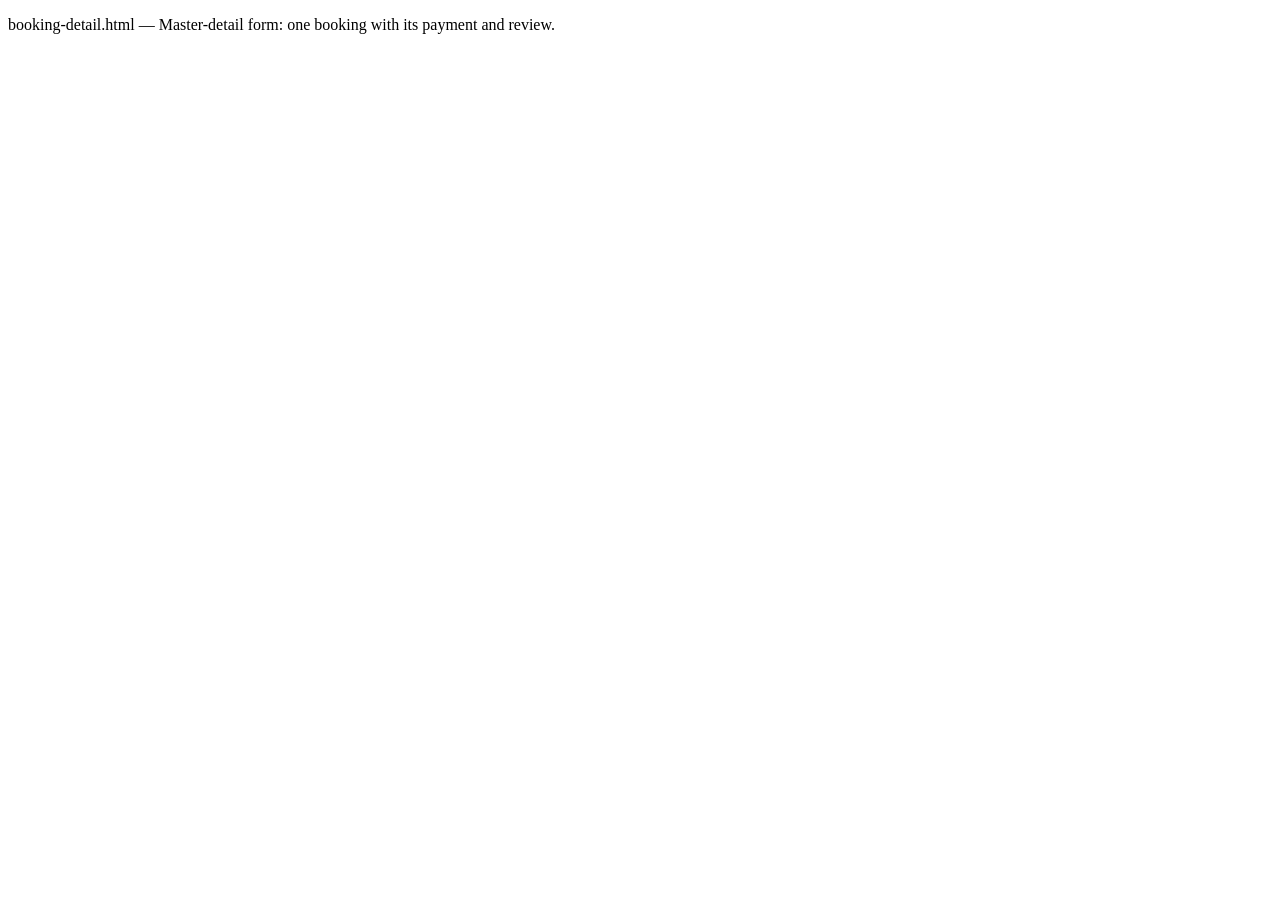
==== app/src/ui/booking-detail.html @ 6741d851 "Add ServiceDao, ReportDao and model classes, modifying some exisitng code and creating structure for" ====
<!DOCTYPE html>
<html lang="en">
<head>
<meta charset="UTF-8">
<title>booking-detail.html</title>
</head>
<body>
<p>booking-detail.html &mdash; Master-detail form: one booking with its payment and review.</p>
</body>
</html>
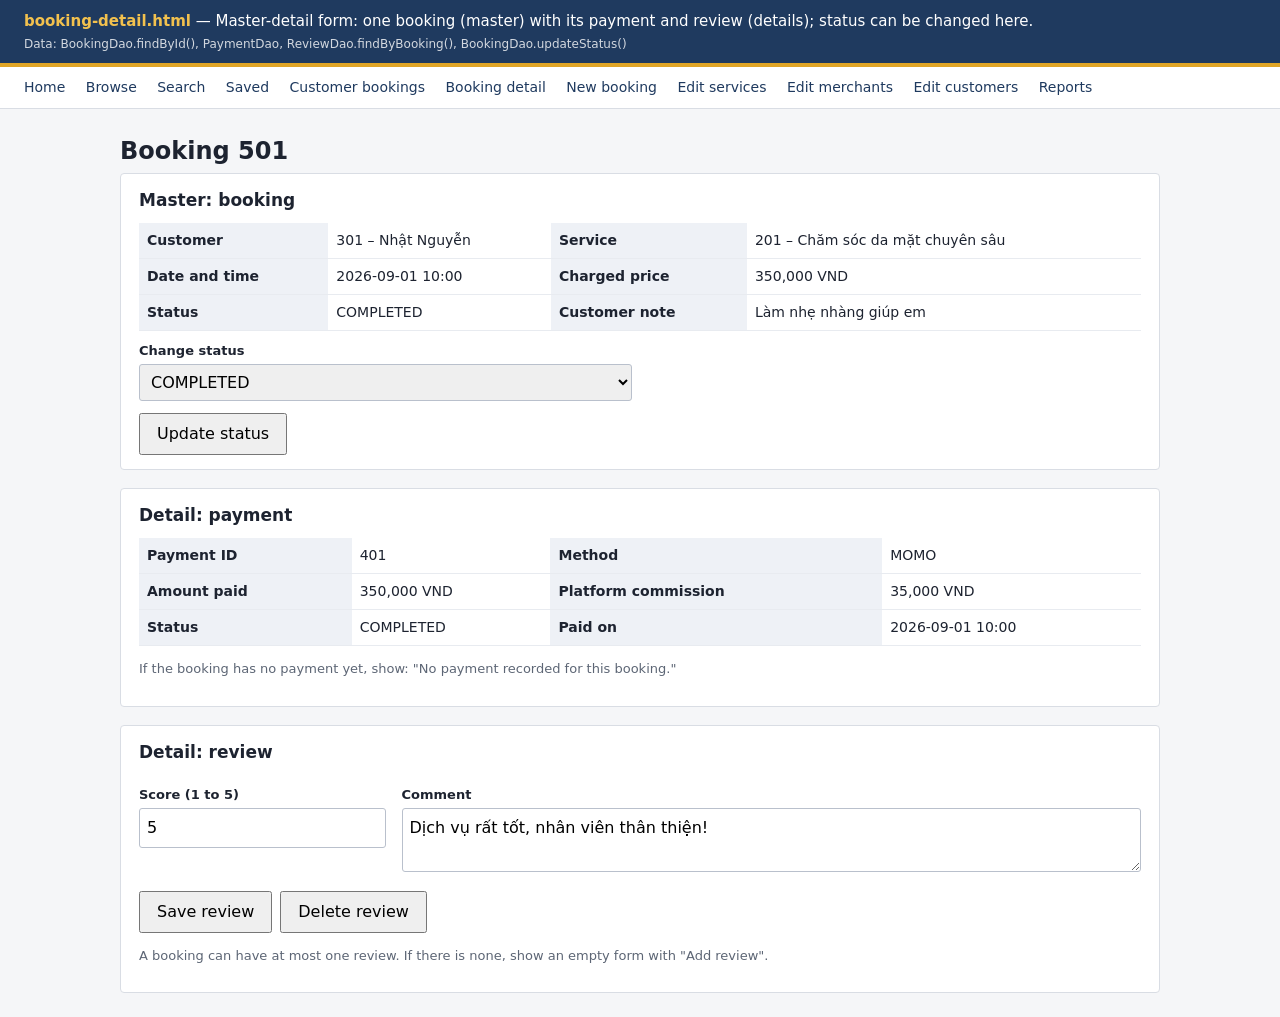
==== commit 2a5bce59: "Modifying html files" ====
--- a/app/src/ui/booking-detail.html
+++ b/app/src/ui/booking-detail.html
@@ -1,10 +1,56 @@
 <!DOCTYPE html>
-<html lang="en">
+<html lang="vi">
 <head>
 <meta charset="UTF-8">
-<title>booking-detail.html</title>
+<meta name="viewport" content="width=device-width, initial-scale=1">
+<title>Booking detail</title>
+<link rel="stylesheet" href="style.css">
 </head>
 <body>
-<p>booking-detail.html &mdash; Master-detail form: one booking with its payment and review.</p>
+<div class="indicator"><b>booking-detail.html</b> &mdash; Master-detail form: one booking (master) with its payment and review (details); status can be changed here.<span class="data">Data: BookingDao.findById(), PaymentDao, ReviewDao.findByBooking(), BookingDao.updateStatus()</span></div>
+<nav>
+<a href="index.html">Home</a>
+<a href="services-browse.html">Browse</a>
+<a href="services-search.html">Search</a>
+<a href="saved-services.html">Saved</a>
+<a href="customer-bookings.html">Customer bookings</a>
+<a href="booking-detail.html">Booking detail</a>
+<a href="booking-new.html">New booking</a>
+<a href="service-edit.html">Edit services</a>
+<a href="merchant-edit.html">Edit merchants</a>
+<a href="customer-edit.html">Edit customers</a>
+<a href="reports.html">Reports</a>
+</nav>
+<main>
+<h1>Booking 501</h1>
+<section><h2>Master: booking</h2>
+<table>
+<tr><th>Customer</th><td>301 &ndash; Nhật Nguyễn</td><th>Service</th><td>201 &ndash; Chăm sóc da mặt chuyên sâu</td></tr>
+<tr><th>Date and time</th><td>2026-09-01 10:00</td><th>Charged price</th><td>350,000 VND</td></tr>
+<tr><th>Status</th><td>COMPLETED</td><th>Customer note</th><td>Làm nhẹ nhàng giúp em</td></tr>
+</table>
+<form action="#" method="post"><div class="row">
+<div><label for="status">Change status</label>
+<select id="status" name="status"><option>REQUESTED</option><option>CONFIRMED</option><option selected>COMPLETED</option><option>CANCELLED</option></select></div>
+<div></div></div><button type="submit">Update status</button></form>
+</section>
+<section><h2>Detail: payment</h2>
+<table>
+<tr><th>Payment ID</th><td>401</td><th>Method</th><td>MOMO</td></tr>
+<tr><th>Amount paid</th><td>350,000 VND</td><th>Platform commission</th><td>35,000 VND</td></tr>
+<tr><th>Status</th><td>COMPLETED</td><th>Paid on</th><td>2026-09-01 10:00</td></tr>
+</table>
+<p class="muted">If the booking has no payment yet, show: "No payment recorded for this booking."</p>
+</section>
+<section><h2>Detail: review</h2>
+<form action="#" method="post"><div class="row">
+<div><label for="score">Score (1 to 5)</label><input id="score" name="score" type="number" min="1" max="5" value="5"></div>
+<div style="flex:3"><label for="comment">Comment</label><textarea id="comment" name="comment" rows="2">Dịch vụ rất tốt, nhân viên thân thiện!</textarea></div>
+</div>
+<button type="submit">Save review</button><button type="button">Delete review</button></form>
+<p class="muted">A booking can have at most one review. If there is none, show an empty form with "Add review".</p>
+</section>
+</main>
 </body>
 </html>
+
--- a/app/src/ui/style.css
+++ b/app/src/ui/style.css
@@ -0,0 +1,26 @@
+/* Shared wireframe styling: structure only, no behaviour. */
+body{font-family:system-ui,-apple-system,"Segoe UI",sans-serif;margin:0;background:#f5f6f8;color:#1d2330;line-height:1.5}
+.indicator{background:#1f3a5f;color:#fff;padding:10px 24px;font-size:15px;border-bottom:4px solid #e0a526}
+.indicator b{color:#f2c14e}
+.indicator .data{display:block;font-size:12px;opacity:.8;margin-top:2px}
+nav{background:#fff;padding:10px 24px;border-bottom:1px solid #d9dde4;font-size:14px}
+nav a{margin-right:16px;text-decoration:none;color:#1f3a5f}
+nav a:hover{text-decoration:underline}
+main{max-width:1040px;margin:24px auto;padding:0 24px}
+h1{font-size:24px;margin:0 0 4px}
+h2{font-size:17px;margin:0 0 10px}
+section,fieldset{background:#fff;border:1px solid #d9dde4;border-radius:4px;padding:14px 18px;margin:0 0 18px}
+legend{font-weight:600;padding:0 6px}
+table{width:100%;border-collapse:collapse;font-size:14px}
+th,td{border-bottom:1px solid #e8ebf0;padding:7px 8px;text-align:left}
+th{background:#eef1f6}
+label{display:block;margin:10px 0 3px;font-size:13px;font-weight:600}
+input,select,textarea{width:100%;padding:7px;box-sizing:border-box;font:inherit;border:1px solid #b9c0cc;border-radius:3px}
+input[type=checkbox],input[type=radio]{width:auto}
+.row{display:flex;gap:16px;flex-wrap:wrap}
+.row>*{flex:1;min-width:180px}
+button{padding:7px 16px;margin:12px 8px 0 0;font:inherit;cursor:pointer}
+.muted{color:#5d6675;font-size:13px}
+.count{font-weight:600;margin:0 0 8px}
+.msg{background:#fff6dd;border:1px solid #e0a526;padding:8px 12px;border-radius:3px;font-size:13px}
+.confirm{background:#fdecea;border:1px solid #d9534f;padding:10px 14px;border-radius:3px;margin-top:14px}
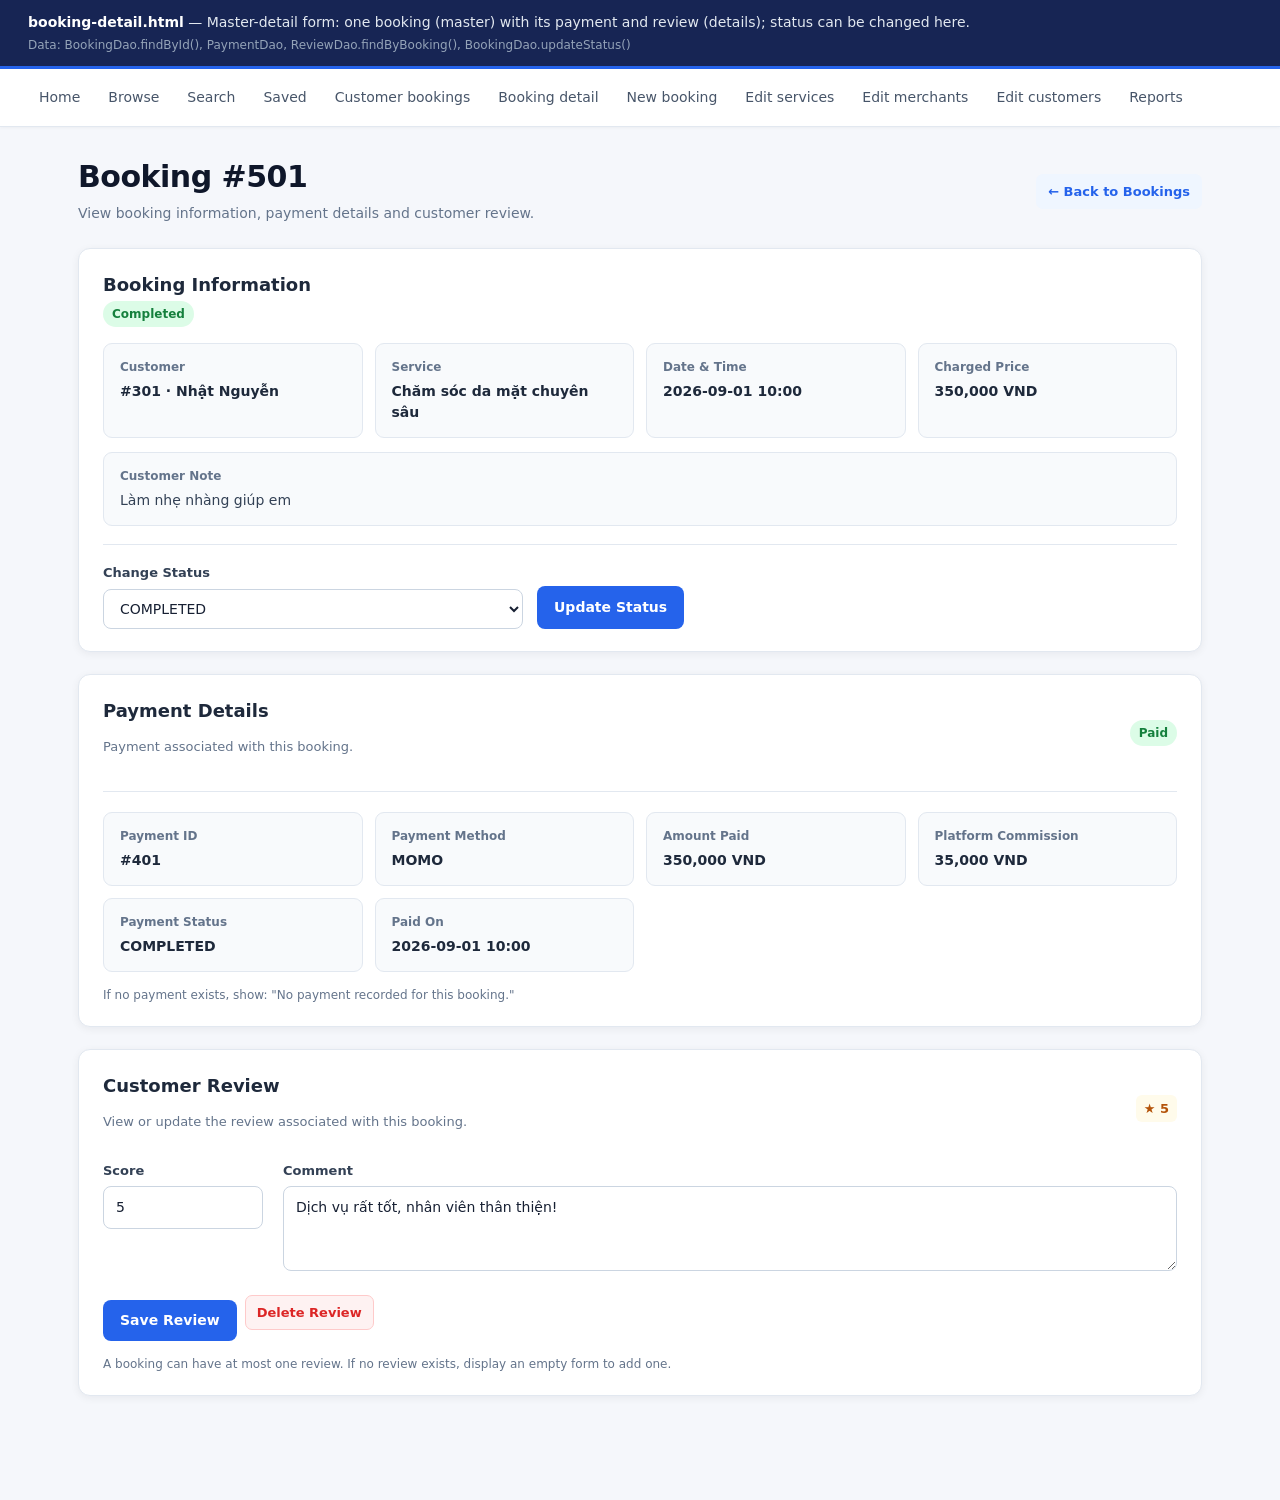
==== commit 59644335: "Improve Service Marketplace UI" ====
--- a/app/src/ui/booking-detail.html
+++ b/app/src/ui/booking-detail.html
@@ -22,34 +22,331 @@
 <a href="reports.html">Reports</a>
 </nav>
 <main>
-<h1>Booking 501</h1>
-<section><h2>Master: booking</h2>
-<table>
-<tr><th>Customer</th><td>301 &ndash; Nhật Nguyễn</td><th>Service</th><td>201 &ndash; Chăm sóc da mặt chuyên sâu</td></tr>
-<tr><th>Date and time</th><td>2026-09-01 10:00</td><th>Charged price</th><td>350,000 VND</td></tr>
-<tr><th>Status</th><td>COMPLETED</td><th>Customer note</th><td>Làm nhẹ nhàng giúp em</td></tr>
-</table>
-<form action="#" method="post"><div class="row">
-<div><label for="status">Change status</label>
-<select id="status" name="status"><option>REQUESTED</option><option>CONFIRMED</option><option selected>COMPLETED</option><option>CANCELLED</option></select></div>
-<div></div></div><button type="submit">Update status</button></form>
-</section>
-<section><h2>Detail: payment</h2>
-<table>
-<tr><th>Payment ID</th><td>401</td><th>Method</th><td>MOMO</td></tr>
-<tr><th>Amount paid</th><td>350,000 VND</td><th>Platform commission</th><td>35,000 VND</td></tr>
-<tr><th>Status</th><td>COMPLETED</td><th>Paid on</th><td>2026-09-01 10:00</td></tr>
-</table>
-<p class="muted">If the booking has no payment yet, show: "No payment recorded for this booking."</p>
-</section>
-<section><h2>Detail: review</h2>
-<form action="#" method="post"><div class="row">
-<div><label for="score">Score (1 to 5)</label><input id="score" name="score" type="number" min="1" max="5" value="5"></div>
-<div style="flex:3"><label for="comment">Comment</label><textarea id="comment" name="comment" rows="2">Dịch vụ rất tốt, nhân viên thân thiện!</textarea></div>
-</div>
-<button type="submit">Save review</button><button type="button">Delete review</button></form>
-<p class="muted">A booking can have at most one review. If there is none, show an empty form with "Add review".</p>
-</section>
+
+    <div class="page-header">
+
+        <div>
+            <h1>Booking #501</h1>
+
+            <p class="muted">
+                View booking information, payment details and customer review.
+            </p>
+        </div>
+
+        <a class="secondary-link"
+           href="customer-bookings.html">
+            ← Back to Bookings
+        </a>
+
+    </div>
+
+
+    <!-- BOOKING -->
+    <section>
+
+        <div class="section-header">
+
+            <div>
+                <h2>Booking Information</h2>
+
+                <span class="status status-completed">
+                    Completed
+                </span>
+            </div>
+
+        </div>
+
+
+        <div class="info-grid booking-info-grid">
+
+            <div class="info-item">
+                <span class="info-label">
+                    Customer
+                </span>
+
+                <strong>
+                    #301 · Nhật Nguyễn
+                </strong>
+            </div>
+
+
+            <div class="info-item">
+                <span class="info-label">
+                    Service
+                </span>
+
+                <strong>
+                    Chăm sóc da mặt chuyên sâu
+                </strong>
+            </div>
+
+
+            <div class="info-item">
+                <span class="info-label">
+                    Date &amp; Time
+                </span>
+
+                <strong>
+                    2026-09-01 10:00
+                </strong>
+            </div>
+
+
+            <div class="info-item">
+                <span class="info-label">
+                    Charged Price
+                </span>
+
+                <strong>
+                    350,000 VND
+                </strong>
+            </div>
+
+        </div>
+
+
+        <div class="booking-note">
+
+            <span class="info-label">
+                Customer Note
+            </span>
+
+            <p>
+                Làm nhẹ nhàng giúp em
+            </p>
+
+        </div>
+
+
+        <form action="#" method="post">
+
+            <div class="status-update">
+
+                <div>
+                    <label for="status">
+                        Change Status
+                    </label>
+
+                    <select
+                        id="status"
+                        name="status">
+
+                        <option>
+                            REQUESTED
+                        </option>
+
+                        <option>
+                            CONFIRMED
+                        </option>
+
+                        <option selected>
+                            COMPLETED
+                        </option>
+
+                        <option>
+                            CANCELLED
+                        </option>
+
+                    </select>
+                </div>
+
+                <button type="submit">
+                    Update Status
+                </button>
+
+            </div>
+
+        </form>
+
+    </section>
+
+
+    <!-- PAYMENT -->
+    <section>
+
+        <div class="section-header">
+
+            <div>
+                <h2>Payment Details</h2>
+
+                <p class="muted">
+                    Payment associated with this booking.
+                </p>
+            </div>
+
+            <span class="status status-completed">
+                Paid
+            </span>
+
+        </div>
+
+
+        <div class="info-grid">
+
+            <div class="info-item">
+
+                <span class="info-label">
+                    Payment ID
+                </span>
+
+                <strong>#401</strong>
+
+            </div>
+
+
+            <div class="info-item">
+
+                <span class="info-label">
+                    Payment Method
+                </span>
+
+                <strong>MOMO</strong>
+
+            </div>
+
+
+            <div class="info-item">
+
+                <span class="info-label">
+                    Amount Paid
+                </span>
+
+                <strong>
+                    350,000 VND
+                </strong>
+
+            </div>
+
+
+            <div class="info-item">
+
+                <span class="info-label">
+                    Platform Commission
+                </span>
+
+                <strong>
+                    35,000 VND
+                </strong>
+
+            </div>
+
+
+            <div class="info-item">
+
+                <span class="info-label">
+                    Payment Status
+                </span>
+
+                <strong>
+                    COMPLETED
+                </strong>
+
+            </div>
+
+
+            <div class="info-item">
+
+                <span class="info-label">
+                    Paid On
+                </span>
+
+                <strong>
+                    2026-09-01 10:00
+                </strong>
+
+            </div>
+
+        </div>
+
+        <p class="table-note">
+            If no payment exists, show:
+            "No payment recorded for this booking."
+        </p>
+
+    </section>
+
+
+    <!-- REVIEW -->
+    <section>
+
+        <div class="section-header">
+
+            <div>
+                <h2>Customer Review</h2>
+
+                <p class="muted">
+                    View or update the review associated with this booking.
+                </p>
+            </div>
+
+            <span class="rating">
+                ★ 5
+            </span>
+
+        </div>
+
+
+        <form action="#" method="post">
+
+            <div class="review-grid">
+
+                <div>
+
+                    <label for="score">
+                        Score
+                    </label>
+
+                    <input
+                        id="score"
+                        name="score"
+                        type="number"
+                        min="1"
+                        max="5"
+                        value="5">
+
+                </div>
+
+
+                <div>
+
+                    <label for="comment">
+                        Comment
+                    </label>
+
+                    <textarea
+                        id="comment"
+                        name="comment"
+                        rows="3">Dịch vụ rất tốt, nhân viên thân thiện!</textarea>
+
+                </div>
+
+            </div>
+
+
+            <div class="form-actions">
+
+                <button type="submit">
+                    Save Review
+                </button>
+
+                <button
+                    class="danger-button"
+                    type="button">
+                    Delete Review
+                </button>
+
+            </div>
+
+        </form>
+
+
+        <p class="table-note">
+            A booking can have at most one review.
+            If no review exists, display an empty form to add one.
+        </p>
+
+    </section>
+
 </main>
 </body>
 </html>
--- a/app/src/ui/style.css
+++ b/app/src/ui/style.css
@@ -1,26 +1,2080 @@
-/* Shared wireframe styling: structure only, no behaviour. */
-body{font-family:system-ui,-apple-system,"Segoe UI",sans-serif;margin:0;background:#f5f6f8;color:#1d2330;line-height:1.5}
-.indicator{background:#1f3a5f;color:#fff;padding:10px 24px;font-size:15px;border-bottom:4px solid #e0a526}
-.indicator b{color:#f2c14e}
-.indicator .data{display:block;font-size:12px;opacity:.8;margin-top:2px}
-nav{background:#fff;padding:10px 24px;border-bottom:1px solid #d9dde4;font-size:14px}
-nav a{margin-right:16px;text-decoration:none;color:#1f3a5f}
-nav a:hover{text-decoration:underline}
-main{max-width:1040px;margin:24px auto;padding:0 24px}
-h1{font-size:24px;margin:0 0 4px}
-h2{font-size:17px;margin:0 0 10px}
-section,fieldset{background:#fff;border:1px solid #d9dde4;border-radius:4px;padding:14px 18px;margin:0 0 18px}
-legend{font-weight:600;padding:0 6px}
-table{width:100%;border-collapse:collapse;font-size:14px}
-th,td{border-bottom:1px solid #e8ebf0;padding:7px 8px;text-align:left}
-th{background:#eef1f6}
-label{display:block;margin:10px 0 3px;font-size:13px;font-weight:600}
-input,select,textarea{width:100%;padding:7px;box-sizing:border-box;font:inherit;border:1px solid #b9c0cc;border-radius:3px}
-input[type=checkbox],input[type=radio]{width:auto}
-.row{display:flex;gap:16px;flex-wrap:wrap}
-.row>*{flex:1;min-width:180px}
-button{padding:7px 16px;margin:12px 8px 0 0;font:inherit;cursor:pointer}
-.muted{color:#5d6675;font-size:13px}
-.count{font-weight:600;margin:0 0 8px}
-.msg{background:#fff6dd;border:1px solid #e0a526;padding:8px 12px;border-radius:3px;font-size:13px}
-.confirm{background:#fdecea;border:1px solid #d9534f;padding:10px 14px;border-radius:3px;margin-top:14px}
+/* =========================================================
+   SERVICE MARKETPLACE - SHARED UI
+   ========================================================= */
+
+* {
+    box-sizing: border-box;
+}
+
+:root {
+    --primary: #2563eb;
+    --primary-dark: #1d4ed8;
+    --primary-light: #eff6ff;
+
+    --navy: #172554;
+    --text: #172033;
+    --muted: #64748b;
+
+    --background: #f5f7fb;
+    --surface: #ffffff;
+
+    --border: #e2e8f0;
+    --border-dark: #cbd5e1;
+
+    --danger: #dc2626;
+    --danger-light: #fef2f2;
+
+    --warning: #d97706;
+    --warning-light: #fffbeb;
+
+    --success: #16a34a;
+
+    --radius: 12px;
+    --shadow: 0 2px 8px rgba(15, 23, 42, 0.06);
+}
+
+
+/* =========================================================
+   BASE
+   ========================================================= */
+
+body {
+    font-family: system-ui, -apple-system, BlinkMacSystemFont,
+                 "Segoe UI", sans-serif;
+
+    margin: 0;
+    min-height: 100vh;
+
+    background: var(--background);
+    color: var(--text);
+    line-height: 1.5;
+}
+
+
+/* =========================================================
+   DEVELOPMENT INDICATOR
+   ========================================================= */
+
+.indicator {
+    background: var(--navy);
+    color: #e2e8f0;
+
+    padding: 12px 28px;
+
+    font-size: 14px;
+
+    border-bottom: 3px solid var(--primary);
+}
+
+.indicator b {
+    color: #ffffff;
+}
+
+.indicator .data {
+    display: block;
+
+    margin-top: 3px;
+
+    font-size: 12px;
+    color: #94a3b8;
+}
+
+
+/* =========================================================
+   NAVIGATION
+   ========================================================= */
+
+nav {
+    display: flex;
+    align-items: center;
+    gap: 6px;
+
+    overflow-x: auto;
+
+    background: var(--surface);
+
+    padding: 10px 28px;
+
+    border-bottom: 1px solid var(--border);
+
+    box-shadow: 0 1px 3px rgba(15, 23, 42, 0.04);
+
+    position: sticky;
+    top: 0;
+    z-index: 100;
+}
+
+nav a {
+    display: inline-block;
+
+    padding: 8px 11px;
+
+    color: #475569;
+
+    font-size: 14px;
+    font-weight: 500;
+
+    text-decoration: none;
+
+    white-space: nowrap;
+
+    border-radius: 7px;
+
+    transition: 0.2s ease;
+}
+
+nav a:hover {
+    color: var(--primary);
+
+    background: var(--primary-light);
+
+    text-decoration: none;
+}
+
+
+/* =========================================================
+   MAIN LAYOUT
+   ========================================================= */
+
+main {
+    max-width: 1180px;
+
+    margin: 32px auto;
+
+    padding: 0 28px 50px;
+}
+
+h1 {
+    margin: 0 0 8px;
+
+    font-size: 30px;
+    line-height: 1.2;
+
+    color: #0f172a;
+
+    letter-spacing: -0.5px;
+}
+
+h2 {
+    margin: 0 0 18px;
+
+    font-size: 18px;
+
+    color: #1e293b;
+}
+
+h3 {
+    color: #334155;
+}
+
+
+/* =========================================================
+   CARDS / SECTIONS
+   ========================================================= */
+
+section,
+fieldset {
+    background: var(--surface);
+
+    border: 1px solid var(--border);
+
+    border-radius: var(--radius);
+
+    padding: 22px 24px;
+
+    margin: 0 0 22px;
+
+    box-shadow: var(--shadow);
+}
+
+legend {
+    padding: 0 8px;
+
+    font-weight: 700;
+
+    color: #1e293b;
+}
+
+
+/* =========================================================
+   TABLE
+   ========================================================= */
+
+table {
+    width: 100%;
+
+    border-collapse: separate;
+    border-spacing: 0;
+
+    font-size: 14px;
+
+    overflow: hidden;
+
+    border: 1px solid var(--border);
+
+    border-radius: 9px;
+}
+
+th,
+td {
+    padding: 12px 14px;
+
+    text-align: left;
+
+    border-bottom: 1px solid var(--border);
+
+    vertical-align: middle;
+}
+
+th {
+    background: #f8fafc;
+
+    color: #475569;
+
+    font-weight: 650;
+}
+
+td {
+    background: #ffffff;
+}
+
+tr:last-child th,
+tr:last-child td {
+    border-bottom: none;
+}
+
+tbody tr:hover td {
+    background: #f8fbff;
+}
+
+
+/* =========================================================
+   FORMS
+   ========================================================= */
+
+label {
+    display: block;
+
+    margin: 12px 0 6px;
+
+    font-size: 13px;
+    font-weight: 650;
+
+    color: #334155;
+}
+
+input,
+select,
+textarea {
+    width: 100%;
+
+    padding: 10px 12px;
+
+    font: inherit;
+    font-size: 14px;
+
+    color: var(--text);
+
+    background: #ffffff;
+
+    border: 1px solid var(--border-dark);
+
+    border-radius: 8px;
+
+    outline: none;
+
+    transition: border-color 0.2s,
+                box-shadow 0.2s;
+}
+
+input:focus,
+select:focus,
+textarea:focus {
+    border-color: var(--primary);
+
+    box-shadow: 0 0 0 3px rgba(37, 99, 235, 0.12);
+}
+
+textarea {
+    resize: vertical;
+}
+
+input[type="checkbox"],
+input[type="radio"] {
+    width: auto;
+}
+
+
+/* =========================================================
+   ROW / GRID
+   ========================================================= */
+
+.row {
+    display: flex;
+
+    gap: 20px;
+
+    flex-wrap: wrap;
+}
+
+.row > * {
+    flex: 1;
+
+    min-width: 200px;
+}
+
+
+/* =========================================================
+   BUTTONS
+   ========================================================= */
+
+button {
+    padding: 10px 17px;
+
+    margin: 16px 8px 0 0;
+
+    border: none;
+
+    border-radius: 8px;
+
+    background: var(--primary);
+
+    color: #ffffff;
+
+    font: inherit;
+    font-size: 14px;
+    font-weight: 650;
+
+    cursor: pointer;
+
+    transition: background 0.2s,
+                transform 0.1s,
+                box-shadow 0.2s;
+}
+
+button:hover {
+    background: var(--primary-dark);
+
+    box-shadow: 0 4px 10px rgba(37, 99, 235, 0.18);
+}
+
+button:active {
+    transform: translateY(1px);
+}
+
+/* second button in a form = secondary action */
+button + button {
+    background: #ffffff;
+
+    color: #475569;
+
+    border: 1px solid var(--border-dark);
+}
+
+button + button:hover {
+    background: #f8fafc;
+
+    color: var(--danger);
+
+    border-color: #fca5a5;
+
+    box-shadow: none;
+}
+
+
+/* =========================================================
+   TEXT HELPERS
+   ========================================================= */
+
+.muted {
+    color: var(--muted);
+
+    font-size: 13px;
+}
+
+.count {
+    margin: 0 0 12px;
+
+    color: #334155;
+
+    font-weight: 650;
+}
+
+
+/* =========================================================
+   MESSAGES
+   ========================================================= */
+
+.msg {
+    padding: 11px 14px;
+
+    background: var(--warning-light);
+
+    border: 1px solid #fde68a;
+
+    border-radius: 8px;
+
+    color: #92400e;
+
+    font-size: 13px;
+}
+
+.confirm {
+    padding: 12px 15px;
+
+    margin-top: 16px;
+
+    background: var(--danger-light);
+
+    border: 1px solid #fecaca;
+
+    border-radius: 8px;
+
+    color: #991b1b;
+}
+
+
+/* =========================================================
+   LINKS
+   ========================================================= */
+
+main a {
+    color: var(--primary);
+
+    font-weight: 500;
+
+    text-decoration: none;
+}
+
+main a:hover {
+    text-decoration: underline;
+}
+
+
+/* =========================================================
+   RESPONSIVE
+   ========================================================= */
+
+@media (max-width: 768px) {
+
+    .indicator {
+        padding: 10px 16px;
+    }
+
+    nav {
+        padding: 8px 12px;
+    }
+
+    main {
+        margin: 22px auto;
+
+        padding: 0 14px 40px;
+    }
+
+    h1 {
+        font-size: 25px;
+    }
+
+    section,
+    fieldset {
+        padding: 17px;
+    }
+
+    .row {
+        flex-direction: column;
+
+        gap: 5px;
+    }
+
+    .row > * {
+        min-width: 100%;
+    }
+
+    table {
+        display: block;
+
+        overflow-x: auto;
+    }
+}
+/* =========================================================
+   DASHBOARD
+   ========================================================= */
+
+.page-header {
+    display: flex;
+    justify-content: space-between;
+    align-items: center;
+
+    margin-bottom: 24px;
+}
+
+.page-header .muted {
+    margin: 6px 0 0;
+    font-size: 14px;
+}
+
+.dashboard-grid {
+    display: grid;
+
+    grid-template-columns:
+        repeat(auto-fit, minmax(280px, 1fr));
+
+    gap: 18px;
+}
+
+main a.dashboard-card {
+    display: flex;
+
+    gap: 16px;
+
+    min-height: 130px;
+
+    padding: 22px;
+
+    background: #ffffff;
+
+    border: 1px solid var(--border);
+
+    border-radius: var(--radius);
+
+    box-shadow: var(--shadow);
+
+    color: var(--text);
+
+    text-decoration: none;
+
+    transition:
+        transform 0.2s ease,
+        box-shadow 0.2s ease,
+        border-color 0.2s ease;
+}
+
+main a.dashboard-card:hover {
+    transform: translateY(-3px);
+
+    border-color: #bfdbfe;
+
+    box-shadow: 0 8px 22px rgba(15, 23, 42, 0.09);
+
+    text-decoration: none;
+}
+
+.dashboard-icon {
+    display: flex;
+
+    align-items: center;
+    justify-content: center;
+
+    flex: 0 0 48px;
+
+    width: 48px;
+    height: 48px;
+
+    border-radius: 11px;
+
+    background: var(--primary-light);
+
+    color: var(--primary);
+
+    font-size: 23px;
+}
+
+.dashboard-card h2 {
+    margin: 2px 0 7px;
+
+    font-size: 17px;
+
+    color: #0f172a;
+}
+
+.dashboard-card p {
+    margin: 0;
+
+    color: var(--muted);
+
+    font-size: 13px;
+
+    line-height: 1.55;
+}
+
+@media (max-width: 600px) {
+    .dashboard-grid {
+        grid-template-columns: 1fr;
+    }
+}
+/* =========================================================
+   PAGE ACTIONS
+   ========================================================= */
+
+.action-button {
+    display: inline-flex;
+    align-items: center;
+    justify-content: center;
+
+    padding: 10px 16px;
+
+    background: var(--primary);
+    color: #ffffff !important;
+
+    border-radius: 8px;
+
+    font-size: 14px;
+    font-weight: 650;
+
+    text-decoration: none !important;
+
+    box-shadow: 0 2px 5px rgba(37, 99, 235, 0.18);
+
+    transition: 0.2s ease;
+}
+
+.action-button:hover {
+    background: var(--primary-dark);
+
+    transform: translateY(-1px);
+}
+
+
+.section-header {
+    display: flex;
+
+    align-items: center;
+    justify-content: space-between;
+
+    gap: 20px;
+
+    margin-bottom: 16px;
+}
+
+.section-header h2 {
+    margin-bottom: 3px;
+}
+
+.section-header .count {
+    margin: 0;
+
+    color: var(--muted);
+
+    font-size: 13px;
+    font-weight: 500;
+}
+
+
+.secondary-link {
+    padding: 8px 12px;
+
+    background: var(--primary-light);
+
+    border-radius: 7px;
+
+    font-size: 13px;
+    font-weight: 600;
+}
+
+
+/* =========================================================
+   DATA TABLE
+   ========================================================= */
+
+.table-wrapper {
+    width: 100%;
+
+    overflow-x: auto;
+
+    border: 1px solid var(--border);
+
+    border-radius: 10px;
+}
+
+.table-wrapper table {
+    border: none;
+
+    border-radius: 0;
+}
+
+.service-table th {
+    padding: 12px 14px;
+
+    background: #f8fafc;
+
+    color: #64748b;
+
+    font-size: 12px;
+    font-weight: 700;
+
+    text-transform: uppercase;
+
+    letter-spacing: 0.03em;
+
+    white-space: nowrap;
+}
+
+.service-table td {
+    padding: 15px 14px;
+}
+
+.service-table tbody tr {
+    transition: background 0.15s;
+}
+
+.service-table tbody tr:hover td {
+    background: #f8fbff;
+}
+
+
+.id-cell {
+    color: #64748b;
+
+    font-size: 13px;
+
+    white-space: nowrap;
+}
+
+
+.price-cell {
+    color: #0f172a;
+
+    font-weight: 650;
+
+    white-space: nowrap;
+}
+
+
+/* =========================================================
+   STATUS BADGES
+   ========================================================= */
+
+.status {
+    display: inline-flex;
+
+    align-items: center;
+
+    padding: 4px 9px;
+
+    border-radius: 999px;
+
+    font-size: 12px;
+    font-weight: 650;
+
+    white-space: nowrap;
+}
+
+.status-active {
+    background: #dcfce7;
+
+    color: #15803d;
+}
+
+.status-inactive {
+    background: #f1f5f9;
+
+    color: #64748b;
+}
+
+
+/* =========================================================
+   TABLE ACTIONS
+   ========================================================= */
+
+.table-action {
+    display: inline-block;
+
+    padding: 6px 10px;
+
+    background: var(--primary-light);
+
+    border-radius: 6px;
+
+    font-size: 13px;
+    font-weight: 650;
+
+    text-decoration: none !important;
+}
+
+.table-action:hover {
+    background: #dbeafe;
+}
+
+
+.table-note {
+    margin: 14px 0 0;
+
+    color: var(--muted);
+
+    font-size: 12px;
+}
+
+
+/* =========================================================
+   MOBILE PAGE HEADER
+   ========================================================= */
+
+@media (max-width: 600px) {
+
+    .page-header {
+        align-items: flex-start;
+
+        flex-direction: column;
+    }
+
+    .section-header {
+        align-items: flex-start;
+
+        flex-direction: column;
+    }
+}
+/* =========================================================
+   SEARCH / FILTER
+   ========================================================= */
+
+.search-grid {
+    display: grid;
+
+    grid-template-columns:
+        2fr 1.4fr 1.2fr;
+
+    gap: 20px;
+
+    align-items: end;
+}
+
+.search-grid label {
+    margin-top: 0;
+}
+
+.form-actions {
+    display: flex;
+
+    align-items: center;
+
+    gap: 8px;
+
+    margin-top: 6px;
+}
+
+.form-actions button {
+    margin-right: 0;
+}
+
+.form-actions button[type="reset"] {
+    background: #ffffff;
+
+    color: #475569;
+
+    border: 1px solid var(--border-dark);
+
+    box-shadow: none;
+}
+
+.form-actions button[type="reset"]:hover {
+    background: #f8fafc;
+
+    color: #0f172a;
+
+    border-color: #94a3b8;
+}
+
+
+/* responsive search form */
+
+@media (max-width: 850px) {
+
+    .search-grid {
+        grid-template-columns: 1fr;
+        gap: 8px;
+    }
+
+}
+/* =========================================================
+   SAVED SERVICES
+   ========================================================= */
+
+.customer-selector,
+.save-service-row {
+    display: flex;
+
+    align-items: flex-end;
+
+    gap: 14px;
+}
+
+.customer-selector > div,
+.save-service-row > div {
+    flex: 1;
+}
+
+.customer-selector label,
+.save-service-row label {
+    margin-top: 0;
+}
+
+.customer-selector button,
+.save-service-row button {
+    flex: 0 0 auto;
+
+    margin: 0;
+
+    min-height: 43px;
+}
+
+
+/* Remove / destructive action */
+
+button.danger-button {
+    margin: 0;
+
+    padding: 7px 11px;
+
+    background: var(--danger-light);
+
+    color: var(--danger);
+
+    border: 1px solid #fecaca;
+
+    border-radius: 7px;
+
+    box-shadow: none;
+
+    font-size: 13px;
+}
+
+button.danger-button:hover {
+    background: #fee2e2;
+
+    color: #b91c1c;
+
+    border-color: #fca5a5;
+
+    box-shadow: none;
+}
+
+
+/* message below save form */
+
+.save-service-row + .msg,
+form + .msg {
+    margin-top: 16px;
+}
+
+
+/* mobile */
+
+@media (max-width: 700px) {
+
+    .customer-selector,
+    .save-service-row {
+        align-items: stretch;
+
+        flex-direction: column;
+    }
+
+    .customer-selector button,
+    .save-service-row button {
+        width: 100%;
+    }
+}
+/* =========================================================
+   CUSTOMER INFORMATION
+   ========================================================= */
+
+.info-grid {
+    display: grid;
+
+    grid-template-columns:
+        repeat(4, minmax(0, 1fr));
+
+    gap: 12px;
+
+    margin-top: 22px;
+
+    padding-top: 20px;
+
+    border-top: 1px solid var(--border);
+}
+
+
+.info-item {
+    padding: 14px 16px;
+
+    background: #f8fafc;
+
+    border: 1px solid var(--border);
+
+    border-radius: 9px;
+}
+
+
+.info-label {
+    display: block;
+
+    margin-bottom: 5px;
+
+    color: var(--muted);
+
+    font-size: 12px;
+    font-weight: 600;
+}
+
+
+.info-item strong {
+    display: block;
+
+    color: #1e293b;
+
+    font-size: 14px;
+
+    overflow-wrap: anywhere;
+}
+
+
+/* =========================================================
+   BOOKING STATUS
+   ========================================================= */
+
+.status-requested {
+    background: #fff7ed;
+    color: #c2410c;
+}
+
+.status-confirmed {
+    background: #eff6ff;
+    color: #1d4ed8;
+}
+
+.status-completed {
+    background: #dcfce7;
+    color: #15803d;
+}
+
+.status-cancelled {
+    background: #fef2f2;
+    color: #dc2626;
+}
+
+
+/* =========================================================
+   RATING
+   ========================================================= */
+
+.rating {
+    display: inline-flex;
+
+    align-items: center;
+
+    gap: 4px;
+
+    padding: 4px 8px;
+
+    background: #fffbeb;
+
+    color: #b45309;
+
+    border-radius: 6px;
+
+    font-size: 13px;
+    font-weight: 700;
+}
+
+
+/* =========================================================
+   RESPONSIVE CUSTOMER INFO
+   ========================================================= */
+
+@media (max-width: 900px) {
+
+    .info-grid {
+        grid-template-columns:
+            repeat(2, minmax(0, 1fr));
+    }
+
+}
+
+
+@media (max-width: 550px) {
+
+    .info-grid {
+        grid-template-columns: 1fr;
+    }
+
+}
+/* =========================================================
+   BOOKING DETAIL
+   ========================================================= */
+
+.booking-info-grid {
+    margin-top: 0;
+
+    padding-top: 0;
+
+    border-top: none;
+}
+
+
+.booking-note {
+    margin-top: 14px;
+
+    padding: 14px 16px;
+
+    background: #f8fafc;
+
+    border: 1px solid var(--border);
+
+    border-radius: 9px;
+}
+
+
+.booking-note p {
+    margin: 4px 0 0;
+
+    color: #334155;
+
+    font-size: 14px;
+}
+
+
+.status-update {
+    display: flex;
+
+    align-items: flex-end;
+
+    gap: 14px;
+
+    margin-top: 18px;
+
+    padding-top: 18px;
+
+    border-top: 1px solid var(--border);
+}
+
+
+.status-update > div {
+    flex: 1;
+
+    max-width: 420px;
+}
+
+
+.status-update label {
+    margin-top: 0;
+}
+
+
+.status-update button {
+    margin: 0;
+
+    min-height: 43px;
+}
+
+
+/* =========================================================
+   REVIEW
+   ========================================================= */
+
+.review-grid {
+    display: grid;
+
+    grid-template-columns: 160px 1fr;
+
+    gap: 20px;
+}
+
+
+.review-grid label {
+    margin-top: 0;
+}
+
+
+.review-grid textarea {
+    min-height: 82px;
+}
+
+
+/* =========================================================
+   BOOKING RESPONSIVE
+   ========================================================= */
+
+@media (max-width: 700px) {
+
+    .status-update {
+        align-items: stretch;
+
+        flex-direction: column;
+    }
+
+    .status-update > div {
+        max-width: none;
+    }
+
+    .status-update button {
+        width: 100%;
+    }
+
+
+    .review-grid {
+        grid-template-columns: 1fr;
+    }
+
+}
+/* =========================================================
+   NEW BOOKING
+   ========================================================= */
+
+.form-grid {
+    display: grid;
+
+    grid-template-columns:
+        repeat(2, minmax(0, 1fr));
+
+    gap: 18px 22px;
+}
+
+.form-grid label,
+.payment-grid label,
+.full-field label {
+    margin-top: 0;
+}
+
+
+.full-field {
+    margin-top: 18px;
+}
+
+
+.payment-grid {
+    display: grid;
+
+    grid-template-columns:
+        repeat(3, minmax(0, 1fr));
+
+    gap: 20px;
+}
+
+
+/* Step indicator */
+
+.step-badge {
+    display: inline-flex;
+
+    align-items: center;
+    justify-content: center;
+
+    padding: 5px 10px;
+
+    background: var(--primary-light);
+
+    color: var(--primary);
+
+    border-radius: 999px;
+
+    font-size: 12px;
+    font-weight: 700;
+}
+
+
+/* Transaction explanation */
+
+.transaction-info {
+    display: flex;
+
+    align-items: flex-start;
+
+    gap: 12px;
+
+    margin-bottom: 20px;
+
+    padding: 14px 16px;
+
+    background: #f0fdf4;
+
+    border: 1px solid #bbf7d0;
+
+    border-radius: 10px;
+}
+
+
+.transaction-icon {
+    display: flex;
+
+    align-items: center;
+    justify-content: center;
+
+    flex: 0 0 30px;
+
+    width: 30px;
+    height: 30px;
+
+    background: #dcfce7;
+
+    color: #15803d;
+
+    border-radius: 50%;
+
+    font-weight: 800;
+}
+
+
+.transaction-info strong {
+    color: #166534;
+
+    font-size: 14px;
+}
+
+
+.transaction-info p {
+    margin: 3px 0 0;
+
+    color: #4b6354;
+
+    font-size: 13px;
+}
+
+
+/* Final actions */
+
+.create-actions {
+    display: flex;
+
+    gap: 8px;
+
+    margin-bottom: 18px;
+}
+
+
+.create-actions button {
+    margin: 0;
+}
+
+
+.create-actions button[type="reset"] {
+    background: #ffffff;
+
+    color: #475569;
+
+    border: 1px solid var(--border-dark);
+
+    box-shadow: none;
+}
+
+
+.create-actions button[type="reset"]:hover {
+    background: #f8fafc;
+
+    color: #0f172a;
+
+    border-color: #94a3b8;
+}
+
+
+/* Responsive */
+
+@media (max-width: 800px) {
+
+    .form-grid,
+    .payment-grid {
+        grid-template-columns: 1fr;
+    }
+
+}
+
+
+@media (max-width: 550px) {
+
+    .create-actions {
+        flex-direction: column;
+    }
+
+    .create-actions button {
+        width: 100%;
+    }
+
+}
+/* =========================================================
+   SERVICE MANAGEMENT
+   ========================================================= */
+
+.service-meta-grid {
+    display: grid;
+
+    grid-template-columns:
+        repeat(3, minmax(0, 1fr));
+
+    gap: 20px;
+
+    margin-top: 18px;
+}
+
+
+.service-meta-grid label {
+    margin-top: 0;
+}
+
+
+/* Select record */
+
+button.select-button {
+    margin: 0;
+
+    padding: 7px 12px;
+
+    background: var(--primary-light);
+
+    color: var(--primary);
+
+    border: 1px solid transparent;
+
+    box-shadow: none;
+
+    font-size: 13px;
+}
+
+
+button.select-button:hover {
+    background: #dbeafe;
+
+    box-shadow: none;
+}
+
+
+/* =========================================================
+   CHECKBOX
+   ========================================================= */
+
+.checkbox-card {
+    display: flex;
+
+    align-items: center;
+
+    gap: 10px;
+
+    min-height: 43px;
+
+    margin: 0;
+
+    padding: 10px 12px;
+
+    background: #f8fafc;
+
+    border: 1px solid var(--border-dark);
+
+    border-radius: 8px;
+
+    cursor: pointer;
+}
+
+
+.checkbox-card input {
+    width: 17px;
+    height: 17px;
+
+    margin: 0;
+
+    accent-color: var(--primary);
+}
+
+
+.checkbox-card span {
+    color: #334155;
+
+    font-size: 14px;
+    font-weight: 500;
+}
+
+
+/* =========================================================
+   CRUD ACTIONS
+   ========================================================= */
+
+.management-actions {
+    display: flex;
+
+    align-items: center;
+    justify-content: space-between;
+
+    gap: 20px;
+
+    margin-top: 24px;
+
+    padding-top: 20px;
+
+    border-top: 1px solid var(--border);
+}
+
+
+.primary-actions,
+.secondary-actions {
+    display: flex;
+
+    align-items: center;
+
+    gap: 8px;
+}
+
+
+.management-actions button {
+    margin: 0;
+}
+
+
+button.update-button {
+    background: #ffffff;
+
+    color: var(--primary);
+
+    border: 1px solid #bfdbfe;
+
+    box-shadow: none;
+}
+
+
+button.update-button:hover {
+    background: var(--primary-light);
+
+    box-shadow: none;
+}
+
+
+button.clear-button {
+    background: #ffffff;
+
+    color: #475569;
+
+    border: 1px solid var(--border-dark);
+
+    box-shadow: none;
+}
+
+
+button.clear-button:hover {
+    background: #f8fafc;
+
+    color: #0f172a;
+
+    border-color: #94a3b8;
+
+    box-shadow: none;
+}
+
+
+/* =========================================================
+   DELETE CONFIRMATION
+   ========================================================= */
+
+.delete-confirmation {
+    display: flex;
+
+    align-items: flex-start;
+
+    gap: 14px;
+
+    margin-bottom: 18px;
+
+    padding: 18px;
+
+    background: var(--danger-light);
+
+    border: 1px solid #fecaca;
+
+    border-radius: 10px;
+}
+
+
+.delete-icon {
+    display: flex;
+
+    align-items: center;
+    justify-content: center;
+
+    flex: 0 0 34px;
+
+    width: 34px;
+    height: 34px;
+
+    background: #fee2e2;
+
+    color: #dc2626;
+
+    border-radius: 50%;
+
+    font-size: 18px;
+    font-weight: 800;
+}
+
+
+.delete-content {
+    flex: 1;
+}
+
+
+.delete-content > strong {
+    color: #991b1b;
+
+    font-size: 14px;
+}
+
+
+.delete-content p {
+    margin: 4px 0 12px;
+
+    color: #7f1d1d;
+
+    font-size: 13px;
+}
+
+
+.delete-actions {
+    display: flex;
+
+    gap: 8px;
+}
+
+
+.delete-actions button {
+    margin: 0;
+}
+
+
+button.danger-solid {
+    background: var(--danger);
+
+    color: #ffffff;
+
+    border: 1px solid var(--danger);
+
+    box-shadow: none;
+}
+
+
+button.danger-solid:hover {
+    background: #b91c1c;
+
+    border-color: #b91c1c;
+
+    box-shadow: none;
+}
+
+
+/* =========================================================
+   MANAGEMENT RESPONSIVE
+   ========================================================= */
+
+@media (max-width: 800px) {
+
+    .service-meta-grid {
+        grid-template-columns: 1fr;
+    }
+
+
+    .management-actions {
+        align-items: stretch;
+
+        flex-direction: column;
+    }
+
+
+    .primary-actions,
+    .secondary-actions {
+        width: 100%;
+    }
+
+}
+
+
+@media (max-width: 550px) {
+
+    .primary-actions,
+    .secondary-actions,
+    .delete-actions {
+        flex-direction: column;
+    }
+
+
+    .primary-actions button,
+    .secondary-actions button,
+    .delete-actions button {
+        width: 100%;
+    }
+
+}
+/* =========================================================
+   MERCHANT MANAGEMENT
+   ========================================================= */
+
+.merchant-basic-grid {
+    display: grid;
+
+    grid-template-columns:
+        1.5fr 1.5fr 1fr;
+
+    gap: 20px;
+}
+
+
+.merchant-basic-grid label {
+    margin-top: 0;
+}
+
+
+/* Merchant type */
+
+.merchant-type {
+    margin-top: 22px;
+
+    padding-top: 20px;
+
+    border-top: 1px solid var(--border);
+}
+
+
+.field-title {
+    display: block;
+
+    color: #334155;
+
+    font-size: 13px;
+    font-weight: 700;
+}
+
+
+.merchant-type > .muted {
+    margin: 3px 0 12px;
+}
+
+
+.type-options {
+    display: grid;
+
+    grid-template-columns:
+        repeat(2, minmax(0, 1fr));
+
+    gap: 12px;
+
+    max-width: 600px;
+}
+
+
+.type-card {
+    display: flex;
+
+    align-items: center;
+
+    gap: 12px;
+
+    margin: 0;
+
+    padding: 14px;
+
+    background: #f8fafc;
+
+    border: 1px solid var(--border);
+
+    border-radius: 9px;
+
+    cursor: pointer;
+
+    transition: 0.2s ease;
+}
+
+
+.type-card:hover {
+    border-color: #bfdbfe;
+
+    background: var(--primary-light);
+}
+
+
+.type-card input {
+    width: 17px;
+    height: 17px;
+
+    margin: 0;
+
+    accent-color: var(--primary);
+}
+
+
+.type-card span {
+    display: flex;
+
+    flex-direction: column;
+}
+
+
+.type-card strong {
+    color: #1e293b;
+
+    font-size: 14px;
+}
+
+
+.type-card small {
+    margin-top: 2px;
+
+    color: var(--muted);
+
+    font-size: 12px;
+}
+
+
+/* Individual / Business labels */
+
+.type-label {
+    display: inline-flex;
+
+    padding: 5px 10px;
+
+    background: #eff6ff;
+
+    color: #1d4ed8;
+
+    border-radius: 999px;
+
+    font-size: 12px;
+    font-weight: 700;
+}
+
+
+.type-label.business {
+    background: #f5f3ff;
+
+    color: #7c3aed;
+}
+
+
+/* Verification button */
+
+button.verify-button {
+    background: #f8fafc;
+
+    color: #334155;
+
+    border: 1px solid var(--border-dark);
+
+    box-shadow: none;
+}
+
+
+button.verify-button:hover {
+    background: #f1f5f9;
+
+    color: var(--primary);
+
+    box-shadow: none;
+}
+
+
+/* Action section */
+
+section.action-section {
+    padding: 4px 0;
+
+    background: transparent;
+
+    border: none;
+
+    box-shadow: none;
+}
+
+
+.action-section .management-actions {
+    margin-top: 0;
+
+    padding-top: 0;
+
+    border-top: none;
+}
+
+
+/* =========================================================
+   MERCHANT RESPONSIVE
+   ========================================================= */
+
+@media (max-width: 900px) {
+
+    .merchant-basic-grid {
+        grid-template-columns: 1fr;
+    }
+
+
+    .merchant-actions .primary-actions {
+        flex-wrap: wrap;
+    }
+
+}
+
+
+@media (max-width: 600px) {
+
+    .type-options {
+        grid-template-columns: 1fr;
+    }
+
+
+    .merchant-actions .primary-actions {
+        flex-direction: column;
+    }
+
+
+    .merchant-actions button {
+        width: 100%;
+    }
+
+}
+/* =========================================================
+   CUSTOMER MANAGEMENT
+   ========================================================= */
+
+.customer-account-grid {
+    margin-top: 18px;
+}
+
+
+.field-help {
+    margin: 6px 0 0;
+
+    color: var(--muted);
+
+    font-size: 12px;
+}
+/* =========================================================
+   REPORTS
+   ========================================================= */
+
+.report-card {
+    position: relative;
+}
+
+
+.report-heading {
+    display: flex;
+
+    align-items: flex-start;
+
+    gap: 14px;
+
+    margin-bottom: 20px;
+}
+
+
+.report-number {
+    display: flex;
+
+    align-items: center;
+    justify-content: center;
+
+    flex: 0 0 38px;
+
+    width: 38px;
+    height: 38px;
+
+    background: var(--primary-light);
+
+    color: var(--primary);
+
+    border-radius: 9px;
+
+    font-size: 15px;
+    font-weight: 800;
+}
+
+
+.report-heading h2 {
+    margin: 0 0 3px;
+}
+
+
+.report-heading .muted {
+    margin: 0;
+}
+
+
+/* Report filters */
+
+.report-filter {
+    display: flex;
+
+    align-items: flex-end;
+
+    gap: 12px;
+
+    max-width: 650px;
+
+    margin-bottom: 20px;
+}
+
+
+.report-filter > div {
+    flex: 1;
+}
+
+
+.report-filter label {
+    margin-top: 0;
+}
+
+
+.report-filter button {
+    flex: 0 0 auto;
+
+    margin: 0;
+
+    min-height: 43px;
+}
+
+
+.report-run-only {
+    margin-bottom: 20px;
+}
+
+
+.report-run-only button {
+    margin: 0;
+}
+
+
+/* Result */
+
+.report-table {
+    margin-top: 4px;
+}
+
+
+.empty-result {
+    padding: 30px !important;
+
+    text-align: center !important;
+
+    color: var(--muted);
+
+    background: #fafafa !important;
+}
+
+
+.empty-result span {
+    display: block;
+
+    margin-top: 4px;
+
+    font-size: 12px;
+
+    color: #94a3b8;
+}
+
+
+/* Responsive reports */
+
+@media (max-width: 650px) {
+
+    .report-filter {
+        align-items: stretch;
+
+        flex-direction: column;
+
+        max-width: none;
+    }
+
+
+    .report-filter button {
+        width: 100%;
+    }
+
+}
